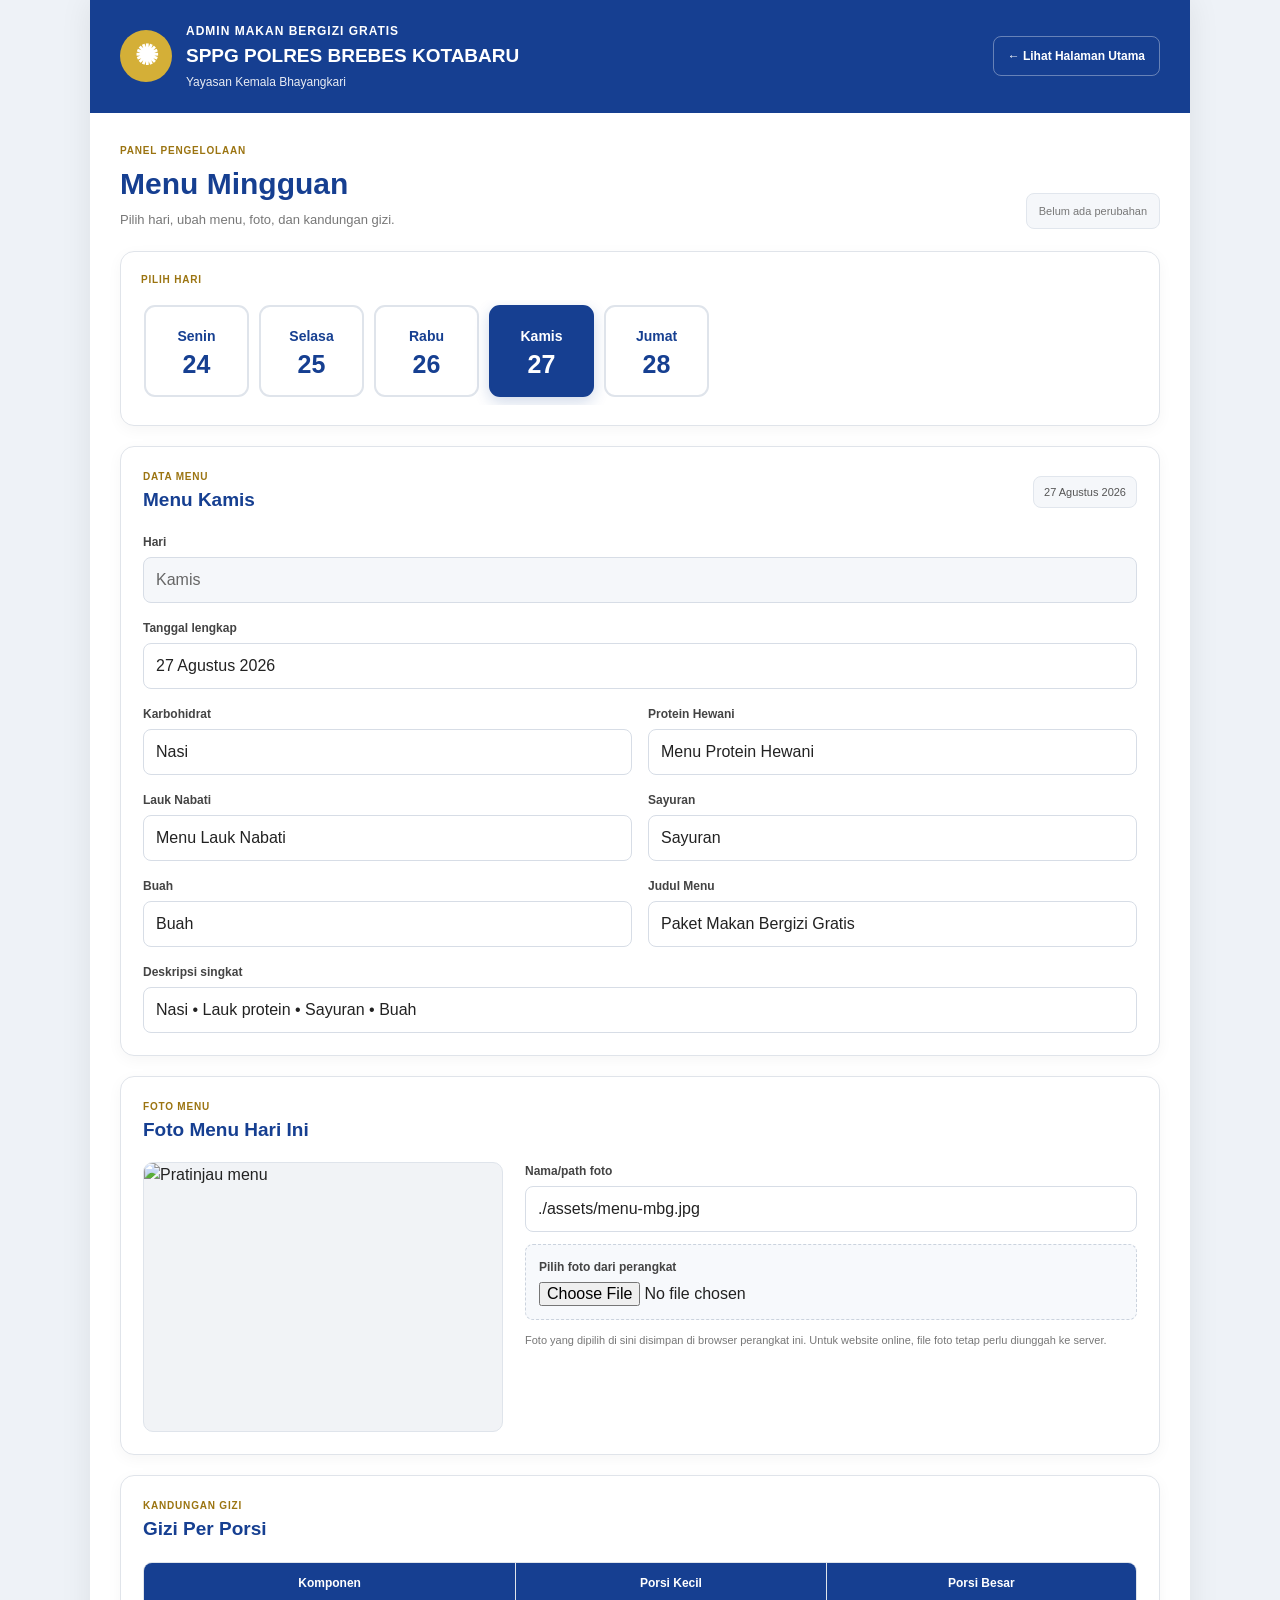
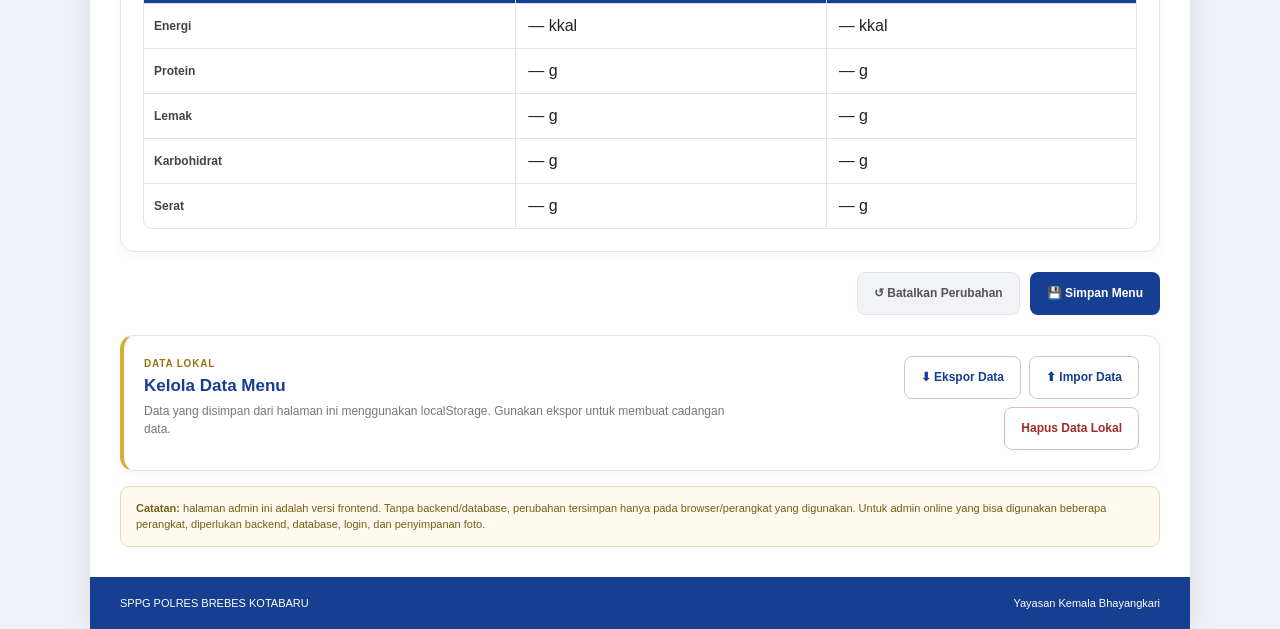
==== admin.html @ 7f989324 "Add files via upload" ====
<!doctype html>
<html lang="id">
<head>
  <meta charset="utf-8">
  <meta name="viewport" content="width=device-width, initial-scale=1">
  <meta name="theme-color" content="#163f91">
  <title>Admin • SPPG Polres Brebes Kotabaru</title>
  <link rel="stylesheet" href="./admin.css">
</head>

<body>
  <div class="admin-page">

    <header class="admin-header">
      <div class="brand">
        <div class="round-mark">✺</div>
        <div>
          <div class="brand-title">ADMIN MAKAN BERGIZI GRATIS</div>
          <div class="brand-name">SPPG POLRES BREBES KOTABARU</div>
          <div class="brand-sub">Yayasan Kemala Bhayangkari</div>
        </div>
      </div>

      <a class="back-link" href="./index.html">← Lihat Halaman Utama</a>
    </header>

    <main class="admin-content">

      <section class="page-heading">
        <div>
          <p class="eyebrow">PANEL PENGELOLAAN</p>
          <h1>Menu Mingguan</h1>
          <p class="heading-text">
            Pilih hari, ubah menu, foto, dan kandungan gizi.
          </p>
        </div>
        <div id="saveStatus" class="save-status">Belum ada perubahan</div>
      </section>

      <section class="day-tabs-card">
        <div class="section-label">PILIH HARI</div>
        <div class="day-tabs">
          <button class="admin-day-button" data-day="senin" type="button">
            <strong>Senin</strong><span>24</span>
          </button>
          <button class="admin-day-button" data-day="selasa" type="button">
            <strong>Selasa</strong><span>25</span>
          </button>
          <button class="admin-day-button" data-day="rabu" type="button">
            <strong>Rabu</strong><span>26</span>
          </button>
          <button class="admin-day-button active" data-day="kamis" type="button">
            <strong>Kamis</strong><span>27</span>
          </button>
          <button class="admin-day-button" data-day="jumat" type="button">
            <strong>Jumat</strong><span>28</span>
          </button>
        </div>
      </section>

      <form id="menuForm" class="admin-form" autocomplete="off">

        <section class="form-card">
          <div class="card-heading">
            <div>
              <div class="section-label">DATA MENU</div>
              <h2 id="selectedDayTitle">Menu Kamis</h2>
            </div>
            <span class="date-badge" id="selectedDateBadge">27 Agustus 2026</span>
          </div>

          <div class="form-grid">

            <label class="field full">
              <span>Hari</span>
              <input id="hari" type="text" readonly>
            </label>

            <label class="field full">
              <span>Tanggal lengkap</span>
              <input id="tanggal" type="text" placeholder="27 Agustus 2026">
            </label>

            <label class="field">
              <span>Karbohidrat</span>
              <input id="carbohydrate" type="text" placeholder="Contoh: Nasi putih">
            </label>

            <label class="field">
              <span>Protein Hewani</span>
              <input id="animalProtein" type="text" placeholder="Contoh: Ayam kecap">
            </label>

            <label class="field">
              <span>Lauk Nabati</span>
              <input id="plantProtein" type="text" placeholder="Contoh: Tempe goreng">
            </label>

            <label class="field">
              <span>Sayuran</span>
              <input id="vegetable" type="text" placeholder="Contoh: Sayur sop">
            </label>

            <label class="field">
              <span>Buah</span>
              <input id="fruit" type="text" placeholder="Contoh: Pisang">
            </label>

            <label class="field">
              <span>Judul Menu</span>
              <input id="menuTitle" type="text" placeholder="Paket Makan Bergizi Gratis">
            </label>

            <label class="field full">
              <span>Deskripsi singkat</span>
              <input id="menuDescription" type="text" placeholder="Nasi • Lauk protein • Sayuran • Buah">
            </label>

          </div>
        </section>

        <section class="form-card">
          <div class="card-heading">
            <div>
              <div class="section-label">FOTO MENU</div>
              <h2>Foto Menu Hari Ini</h2>
            </div>
          </div>

          <div class="photo-layout">
            <div class="photo-preview">
              <img id="photoPreview" src="./assets/menu-mbg.jpg" alt="Pratinjau menu">
            </div>

            <div class="photo-controls">
              <label class="field">
                <span>Nama/path foto</span>
                <input id="gambar" type="text" placeholder="./assets/menu-kamis.jpg">
              </label>

              <label class="file-input">
                <span>Pilih foto dari perangkat</span>
                <input id="photoFile" type="file" accept="image/*">
              </label>

              <p class="help-text">
                Foto yang dipilih di sini disimpan di browser perangkat ini.
                Untuk website online, file foto tetap perlu diunggah ke server.
              </p>
            </div>
          </div>
        </section>

        <section class="form-card">
          <div class="card-heading">
            <div>
              <div class="section-label">KANDUNGAN GIZI</div>
              <h2>Gizi Per Porsi</h2>
            </div>
          </div>

          <div class="nutrition-grid">
            <div class="nutrition-head">Komponen</div>
            <div class="nutrition-head">Porsi Kecil</div>
            <div class="nutrition-head">Porsi Besar</div>

            <div class="nutrition-name">Energi</div>
            <input id="energySmall" type="text" placeholder="kkal">
            <input id="energyLarge" type="text" placeholder="kkal">

            <div class="nutrition-name">Protein</div>
            <input id="proteinSmall" type="text" placeholder="g">
            <input id="proteinLarge" type="text" placeholder="g">

            <div class="nutrition-name">Lemak</div>
            <input id="fatSmall" type="text" placeholder="g">
            <input id="fatLarge" type="text" placeholder="g">

            <div class="nutrition-name">Karbohidrat</div>
            <input id="carbSmall" type="text" placeholder="g">
            <input id="carbLarge" type="text" placeholder="g">

            <div class="nutrition-name">Serat</div>
            <input id="fiberSmall" type="text" placeholder="g">
            <input id="fiberLarge" type="text" placeholder="g">
          </div>
        </section>

        <div class="form-actions">
          <button class="btn btn-secondary" id="resetButton" type="button">
            ↺ Batalkan Perubahan
          </button>
          <button class="btn btn-primary" type="submit">
            💾 Simpan Menu
          </button>
        </div>

      </form>

      <section class="danger-card">
        <div>
          <div class="section-label danger-label">DATA LOKAL</div>
          <h2>Kelola Data Menu</h2>
          <p>
            Data yang disimpan dari halaman ini menggunakan localStorage.
            Gunakan ekspor untuk membuat cadangan data.
          </p>
        </div>

        <div class="data-actions">
          <button id="exportButton" class="btn btn-outline" type="button">⬇ Ekspor Data</button>
          <label class="btn btn-outline import-label">
            ⬆ Impor Data
            <input id="importFile" type="file" accept=".json,application/json">
          </label>
          <button id="clearButton" class="btn btn-danger" type="button">Hapus Data Lokal</button>
        </div>
      </section>

      <div class="notice">
        <strong>Catatan:</strong> halaman admin ini adalah versi frontend. Tanpa backend/database,
        perubahan tersimpan hanya pada browser/perangkat yang digunakan. Untuk admin online yang
        bisa digunakan beberapa perangkat, diperlukan backend, database, login, dan penyimpanan foto.
      </div>

    </main>

    <footer>
      <span>SPPG POLRES BREBES KOTABARU</span>
      <span>Yayasan Kemala Bhayangkari</span>
    </footer>
  </div>

  <script src="./admin.js"></script>
</body>
</html>
---- admin.css ----
/* ==================================================
   ADMIN SPPG POLRES BREBES KOTABARU
   ================================================== */

* {
  box-sizing: border-box;
  margin: 0;
  padding: 0;
}

html {
  scroll-behavior: smooth;
}

body {
  font-family: Arial, Helvetica, sans-serif;
  background: #eef2f7;
  color: #222;
  line-height: 1.5;
}

button,
input {
  font: inherit;
}

button {
  cursor: pointer;
}

.admin-page {
  width: 100%;
  max-width: 1100px;
  min-height: 100vh;
  margin: 0 auto;
  background: #fff;
  box-shadow: 0 0 30px rgba(0, 0, 0, .08);
}

/* HEADER */
.admin-header {
  display: flex;
  justify-content: space-between;
  align-items: center;
  gap: 20px;
  padding: 22px 30px;
  background: #163f91;
  color: #fff;
}

.brand {
  display: flex;
  align-items: center;
  gap: 14px;
}

.round-mark {
  width: 52px;
  height: 52px;
  flex: 0 0 52px;
  display: flex;
  align-items: center;
  justify-content: center;
  border-radius: 50%;
  background: #d4af37;
  color: #fff;
  font-size: 28px;
  font-weight: 700;
}

.brand-title {
  font-size: 12px;
  font-weight: 700;
  letter-spacing: 1px;
}

.brand-name {
  margin-top: 2px;
  font-size: 19px;
  font-weight: 800;
}

.brand-sub {
  margin-top: 2px;
  font-size: 12px;
  opacity: .9;
}

.back-link {
  display: inline-flex;
  align-items: center;
  padding: 10px 14px;
  border: 1px solid rgba(255,255,255,.35);
  border-radius: 8px;
  color: #fff;
  text-decoration: none;
  font-size: 12px;
  font-weight: 700;
}

.back-link:hover {
  background: rgba(255,255,255,.1);
}

/* CONTENT */
.admin-content {
  padding: 30px;
}

.page-heading {
  display: flex;
  justify-content: space-between;
  align-items: flex-end;
  gap: 20px;
  margin-bottom: 22px;
}

.eyebrow,
.section-label {
  color: #9b7411;
  font-size: 10px;
  font-weight: 800;
  letter-spacing: .8px;
}

.page-heading h1 {
  margin-top: 3px;
  color: #163f91;
  font-size: 30px;
}

.heading-text {
  margin-top: 4px;
  color: #777;
  font-size: 13px;
}

.save-status {
  padding: 9px 12px;
  background: #f5f7fa;
  border: 1px solid #e1e6ed;
  border-radius: 8px;
  color: #777;
  font-size: 11px;
  white-space: nowrap;
}

.save-status.saved {
  color: #176b3a;
  background: #edf8f1;
  border-color: #cce9d6;
}

/* DAY TABS */
.day-tabs-card,
.form-card,
.danger-card {
  border: 1px solid #e0e4ea;
  border-radius: 14px;
  background: #fff;
  box-shadow: 0 4px 15px rgba(0,0,0,.04);
}

.day-tabs-card {
  padding: 20px;
  margin-bottom: 20px;
}

.day-tabs {
  display: flex;
  gap: 10px;
  margin-top: 13px;
  overflow-x: auto;
  padding: 5px 3px 8px;
}

.admin-day-button {
  flex: 0 0 105px;
  width: 105px;
  height: 92px;
  display: flex;
  flex-direction: column;
  align-items: center;
  justify-content: center;
  background: #fff;
  border: 2px solid #dfe4eb;
  border-radius: 11px;
  color: #163f91;
  transition: .2s ease;
}

.admin-day-button strong {
  font-size: 14px;
}

.admin-day-button span {
  margin-top: 5px;
  font-size: 25px;
  line-height: 1;
  font-weight: 800;
}

.admin-day-button:hover {
  transform: translateY(-2px);
  border-color: #163f91;
  box-shadow: 0 5px 12px rgba(0,0,0,.08);
}

.admin-day-button.active {
  background: #163f91;
  border-color: #163f91;
  box-shadow: 0 5px 15px rgba(22,63,145,.2);
}

.admin-day-button.active strong,
.admin-day-button.active span {
  color: #fff;
}

/* FORM CARDS */
.form-card {
  padding: 22px;
  margin-bottom: 20px;
}

.card-heading {
  display: flex;
  justify-content: space-between;
  align-items: center;
  gap: 15px;
  margin-bottom: 18px;
}

.card-heading h2 {
  margin-top: 2px;
  color: #163f91;
  font-size: 19px;
}

.date-badge {
  padding: 7px 10px;
  background: #f5f7fa;
  border: 1px solid #e1e6ed;
  border-radius: 8px;
  color: #555;
  font-size: 11px;
  white-space: nowrap;
}

.form-grid {
  display: grid;
  grid-template-columns: repeat(2, minmax(0, 1fr));
  gap: 16px;
}

.field {
  display: flex;
  flex-direction: column;
  gap: 6px;
}

.field.full {
  grid-column: 1 / -1;
}

.field > span,
.file-input > span {
  color: #444;
  font-size: 12px;
  font-weight: 700;
}

.field input,
.photo-controls input[type="text"],
.nutrition-grid input {
  width: 100%;
  min-height: 44px;
  padding: 10px 12px;
  border: 1px solid #d7dde6;
  border-radius: 8px;
  background: #fff;
  color: #222;
  outline: none;
}

.field input:focus,
.nutrition-grid input:focus {
  border-color: #163f91;
  box-shadow: 0 0 0 3px rgba(22,63,145,.09);
}

.field input[readonly] {
  background: #f5f7fa;
  color: #666;
}

/* PHOTO */
.photo-layout {
  display: grid;
  grid-template-columns: minmax(220px, 360px) 1fr;
  gap: 22px;
  align-items: start;
}

.photo-preview {
  overflow: hidden;
  aspect-ratio: 4 / 3;
  background: #f1f3f6;
  border: 1px solid #dfe4eb;
  border-radius: 10px;
}

.photo-preview img {
  display: block;
  width: 100%;
  height: 100%;
  object-fit: cover;
}

.photo-controls {
  display: flex;
  flex-direction: column;
  gap: 12px;
}

.file-input {
  display: flex;
  flex-direction: column;
  gap: 6px;
  padding: 13px;
  background: #f7f9fc;
  border: 1px dashed #cbd3de;
  border-radius: 8px;
}

.file-input input {
  width: 100%;
}

.help-text {
  color: #777;
  font-size: 11px;
}

/* NUTRITION */
.nutrition-grid {
  display: grid;
  grid-template-columns: 1.2fr 1fr 1fr;
  gap: 1px;
  overflow: hidden;
  border: 1px solid #dfe4eb;
  border-radius: 9px;
  background: #dfe4eb;
}

.nutrition-grid > * {
  min-width: 0;
  background: #fff;
}

.nutrition-head {
  padding: 11px 10px;
  background: #163f91 !important;
  color: #fff;
  font-size: 12px;
  font-weight: 700;
  text-align: center;
}

.nutrition-name {
  display: flex;
  align-items: center;
  padding: 8px 10px;
  font-size: 12px;
  font-weight: 700;
  color: #444;
}

.nutrition-grid input {
  min-height: 42px;
  border: 0;
  border-radius: 0;
}

/* ACTIONS */
.form-actions {
  display: flex;
  justify-content: flex-end;
  gap: 10px;
  margin-bottom: 20px;
}

.btn {
  min-height: 43px;
  padding: 10px 16px;
  border-radius: 8px;
  border: 1px solid transparent;
  font-size: 12px;
  font-weight: 800;
  transition: .2s ease;
}

.btn-primary {
  background: #163f91;
  color: #fff;
}

.btn-primary:hover {
  background: #123477;
}

.btn-secondary {
  background: #f1f3f6;
  color: #555;
  border-color: #dfe4eb;
}

.btn-secondary:hover {
  background: #e7ebf0;
}

.btn-outline {
  background: #fff;
  color: #163f91;
  border-color: #bfc9d8;
}

.btn-outline:hover {
  border-color: #163f91;
  background: #f5f7fb;
}

.btn-danger {
  background: #fff;
  color: #a22b2b;
  border-color: #e2bcbc;
}

.btn-danger:hover {
  background: #fff4f4;
}

.import-label {
  display: inline-flex;
  align-items: center;
  justify-content: center;
  cursor: pointer;
}

.import-label input {
  display: none;
}

/* DATA */
.danger-card {
  display: flex;
  justify-content: space-between;
  gap: 20px;
  padding: 20px;
  border-left: 4px solid #d4af37;
}

.danger-card h2 {
  margin-top: 2px;
  color: #163f91;
  font-size: 17px;
}

.danger-card p {
  margin-top: 4px;
  max-width: 650px;
  color: #777;
  font-size: 12px;
}

.data-actions {
  display: flex;
  flex-wrap: wrap;
  justify-content: flex-end;
  align-items: center;
  gap: 8px;
}

.notice {
  margin-top: 15px;
  padding: 13px 15px;
  background: #fffaf0;
  border: 1px solid #ead9a8;
  border-radius: 9px;
  color: #765d16;
  font-size: 11px;
}

/* FOOTER */
footer {
  display: flex;
  justify-content: space-between;
  gap: 15px;
  padding: 18px 30px;
  background: #163f91;
  color: #fff;
  font-size: 11px;
  text-align: center;
}

/* MOBILE */
@media (max-width: 720px) {
  .admin-header {
    align-items: flex-start;
    flex-direction: column;
    padding: 18px 15px;
  }

  .admin-content {
    padding: 18px 14px;
  }

  .page-heading {
    align-items: flex-start;
    flex-direction: column;
  }

  .form-grid,
  .photo-layout {
    grid-template-columns: 1fr;
  }

  .danger-card {
    flex-direction: column;
  }

  .data-actions {
    justify-content: flex-start;
  }

  footer {
    flex-direction: column;
    padding: 16px 12px;
  }
}

@media (max-width: 480px) {
  .brand-name {
    font-size: 16px;
  }

  .brand-title {
    font-size: 10px;
  }

  .brand-sub {
    font-size: 10px;
  }

  .round-mark {
    width: 45px;
    height: 45px;
    flex-basis: 45px;
    font-size: 24px;
  }

  .page-heading h1 {
    font-size: 25px;
  }

  .card-heading {
    align-items: flex-start;
    flex-direction: column;
  }

  .form-actions {
    flex-direction: column-reverse;
  }

  .form-actions .btn {
    width: 100%;
  }

  .nutrition-grid {
    min-width: 520px;
  }

  .form-card {
    overflow-x: auto;
  }
}
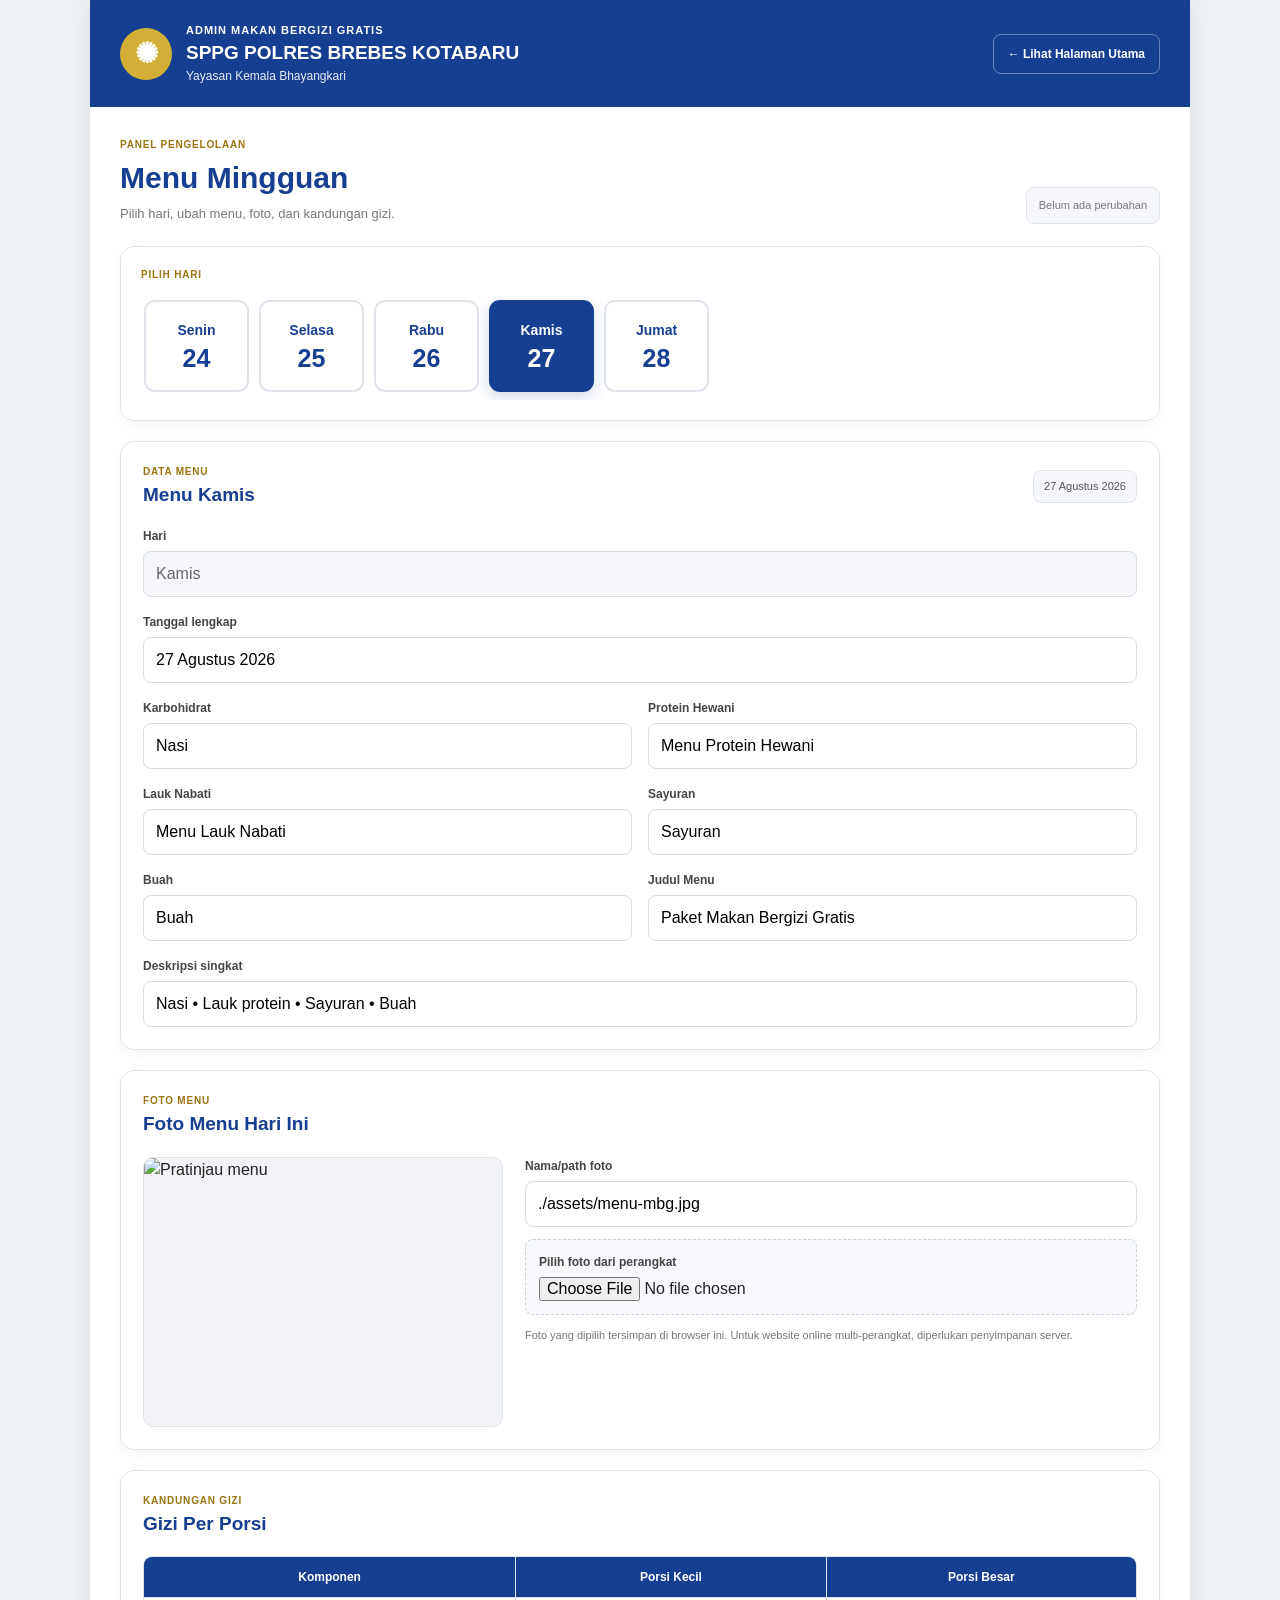
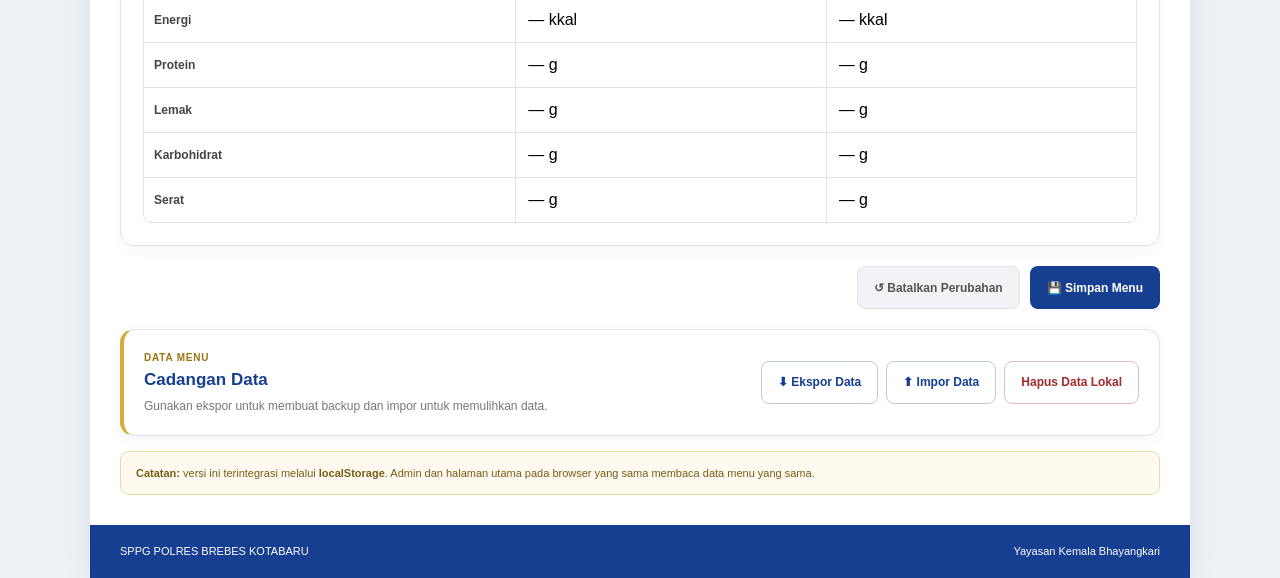
==== commit eb81f4f4: "Add files via upload" ====
--- a/admin.html
+++ b/admin.html
@@ -1,236 +1,111 @@
 <!doctype html>
 <html lang="id">
 <head>
-  <meta charset="utf-8">
-  <meta name="viewport" content="width=device-width, initial-scale=1">
-  <meta name="theme-color" content="#163f91">
-  <title>Admin • SPPG Polres Brebes Kotabaru</title>
-  <link rel="stylesheet" href="./admin.css">
+<meta charset="utf-8">
+<meta name="viewport" content="width=device-width, initial-scale=1">
+<meta name="theme-color" content="#163f91">
+<title>Admin • SPPG Polres Brebes Kotabaru</title>
+<link rel="stylesheet" href="./admin.css">
 </head>
+<body>
+<div class="admin-page">
+<header class="admin-header">
+  <div class="brand">
+    <div class="round-mark">✺</div>
+    <div>
+      <div class="brand-title">ADMIN MAKAN BERGIZI GRATIS</div>
+      <div class="brand-name">SPPG POLRES BREBES KOTABARU</div>
+      <div class="brand-sub">Yayasan Kemala Bhayangkari</div>
+    </div>
+  </div>
+  <a class="back-link" href="./index.html">← Lihat Halaman Utama</a>
+</header>
 
-<body>
-  <div class="admin-page">
+<main class="admin-content">
+<section class="page-heading">
+  <div>
+    <p class="eyebrow">PANEL PENGELOLAAN</p>
+    <h1>Menu Mingguan</h1>
+    <p class="heading-text">Pilih hari, ubah menu, foto, dan kandungan gizi.</p>
+  </div>
+  <div id="saveStatus" class="save-status">Belum ada perubahan</div>
+</section>
 
-    <header class="admin-header">
-      <div class="brand">
-        <div class="round-mark">✺</div>
-        <div>
-          <div class="brand-title">ADMIN MAKAN BERGIZI GRATIS</div>
-          <div class="brand-name">SPPG POLRES BREBES KOTABARU</div>
-          <div class="brand-sub">Yayasan Kemala Bhayangkari</div>
-        </div>
-      </div>
+<section class="day-tabs-card">
+  <div class="section-label">PILIH HARI</div>
+  <div class="day-tabs">
+    <button class="admin-day-button" data-day="senin" type="button"><strong>Senin</strong><span>24</span></button>
+    <button class="admin-day-button" data-day="selasa" type="button"><strong>Selasa</strong><span>25</span></button>
+    <button class="admin-day-button" data-day="rabu" type="button"><strong>Rabu</strong><span>26</span></button>
+    <button class="admin-day-button active" data-day="kamis" type="button"><strong>Kamis</strong><span>27</span></button>
+    <button class="admin-day-button" data-day="jumat" type="button"><strong>Jumat</strong><span>28</span></button>
+  </div>
+</section>
 
-      <a class="back-link" href="./index.html">← Lihat Halaman Utama</a>
-    </header>
-
-    <main class="admin-content">
-
-      <section class="page-heading">
-        <div>
-          <p class="eyebrow">PANEL PENGELOLAAN</p>
-          <h1>Menu Mingguan</h1>
-          <p class="heading-text">
-            Pilih hari, ubah menu, foto, dan kandungan gizi.
-          </p>
-        </div>
-        <div id="saveStatus" class="save-status">Belum ada perubahan</div>
-      </section>
-
-      <section class="day-tabs-card">
-        <div class="section-label">PILIH HARI</div>
-        <div class="day-tabs">
-          <button class="admin-day-button" data-day="senin" type="button">
-            <strong>Senin</strong><span>24</span>
-          </button>
-          <button class="admin-day-button" data-day="selasa" type="button">
-            <strong>Selasa</strong><span>25</span>
-          </button>
-          <button class="admin-day-button" data-day="rabu" type="button">
-            <strong>Rabu</strong><span>26</span>
-          </button>
-          <button class="admin-day-button active" data-day="kamis" type="button">
-            <strong>Kamis</strong><span>27</span>
-          </button>
-          <button class="admin-day-button" data-day="jumat" type="button">
-            <strong>Jumat</strong><span>28</span>
-          </button>
-        </div>
-      </section>
-
-      <form id="menuForm" class="admin-form" autocomplete="off">
-
-        <section class="form-card">
-          <div class="card-heading">
-            <div>
-              <div class="section-label">DATA MENU</div>
-              <h2 id="selectedDayTitle">Menu Kamis</h2>
-            </div>
-            <span class="date-badge" id="selectedDateBadge">27 Agustus 2026</span>
-          </div>
-
-          <div class="form-grid">
-
-            <label class="field full">
-              <span>Hari</span>
-              <input id="hari" type="text" readonly>
-            </label>
-
-            <label class="field full">
-              <span>Tanggal lengkap</span>
-              <input id="tanggal" type="text" placeholder="27 Agustus 2026">
-            </label>
-
-            <label class="field">
-              <span>Karbohidrat</span>
-              <input id="carbohydrate" type="text" placeholder="Contoh: Nasi putih">
-            </label>
-
-            <label class="field">
-              <span>Protein Hewani</span>
-              <input id="animalProtein" type="text" placeholder="Contoh: Ayam kecap">
-            </label>
-
-            <label class="field">
-              <span>Lauk Nabati</span>
-              <input id="plantProtein" type="text" placeholder="Contoh: Tempe goreng">
-            </label>
-
-            <label class="field">
-              <span>Sayuran</span>
-              <input id="vegetable" type="text" placeholder="Contoh: Sayur sop">
-            </label>
-
-            <label class="field">
-              <span>Buah</span>
-              <input id="fruit" type="text" placeholder="Contoh: Pisang">
-            </label>
-
-            <label class="field">
-              <span>Judul Menu</span>
-              <input id="menuTitle" type="text" placeholder="Paket Makan Bergizi Gratis">
-            </label>
-
-            <label class="field full">
-              <span>Deskripsi singkat</span>
-              <input id="menuDescription" type="text" placeholder="Nasi • Lauk protein • Sayuran • Buah">
-            </label>
-
-          </div>
-        </section>
-
-        <section class="form-card">
-          <div class="card-heading">
-            <div>
-              <div class="section-label">FOTO MENU</div>
-              <h2>Foto Menu Hari Ini</h2>
-            </div>
-          </div>
-
-          <div class="photo-layout">
-            <div class="photo-preview">
-              <img id="photoPreview" src="./assets/menu-mbg.jpg" alt="Pratinjau menu">
-            </div>
-
-            <div class="photo-controls">
-              <label class="field">
-                <span>Nama/path foto</span>
-                <input id="gambar" type="text" placeholder="./assets/menu-kamis.jpg">
-              </label>
-
-              <label class="file-input">
-                <span>Pilih foto dari perangkat</span>
-                <input id="photoFile" type="file" accept="image/*">
-              </label>
-
-              <p class="help-text">
-                Foto yang dipilih di sini disimpan di browser perangkat ini.
-                Untuk website online, file foto tetap perlu diunggah ke server.
-              </p>
-            </div>
-          </div>
-        </section>
-
-        <section class="form-card">
-          <div class="card-heading">
-            <div>
-              <div class="section-label">KANDUNGAN GIZI</div>
-              <h2>Gizi Per Porsi</h2>
-            </div>
-          </div>
-
-          <div class="nutrition-grid">
-            <div class="nutrition-head">Komponen</div>
-            <div class="nutrition-head">Porsi Kecil</div>
-            <div class="nutrition-head">Porsi Besar</div>
-
-            <div class="nutrition-name">Energi</div>
-            <input id="energySmall" type="text" placeholder="kkal">
-            <input id="energyLarge" type="text" placeholder="kkal">
-
-            <div class="nutrition-name">Protein</div>
-            <input id="proteinSmall" type="text" placeholder="g">
-            <input id="proteinLarge" type="text" placeholder="g">
-
-            <div class="nutrition-name">Lemak</div>
-            <input id="fatSmall" type="text" placeholder="g">
-            <input id="fatLarge" type="text" placeholder="g">
-
-            <div class="nutrition-name">Karbohidrat</div>
-            <input id="carbSmall" type="text" placeholder="g">
-            <input id="carbLarge" type="text" placeholder="g">
-
-            <div class="nutrition-name">Serat</div>
-            <input id="fiberSmall" type="text" placeholder="g">
-            <input id="fiberLarge" type="text" placeholder="g">
-          </div>
-        </section>
-
-        <div class="form-actions">
-          <button class="btn btn-secondary" id="resetButton" type="button">
-            ↺ Batalkan Perubahan
-          </button>
-          <button class="btn btn-primary" type="submit">
-            💾 Simpan Menu
-          </button>
-        </div>
-
-      </form>
-
-      <section class="danger-card">
-        <div>
-          <div class="section-label danger-label">DATA LOKAL</div>
-          <h2>Kelola Data Menu</h2>
-          <p>
-            Data yang disimpan dari halaman ini menggunakan localStorage.
-            Gunakan ekspor untuk membuat cadangan data.
-          </p>
-        </div>
-
-        <div class="data-actions">
-          <button id="exportButton" class="btn btn-outline" type="button">⬇ Ekspor Data</button>
-          <label class="btn btn-outline import-label">
-            ⬆ Impor Data
-            <input id="importFile" type="file" accept=".json,application/json">
-          </label>
-          <button id="clearButton" class="btn btn-danger" type="button">Hapus Data Lokal</button>
-        </div>
-      </section>
-
-      <div class="notice">
-        <strong>Catatan:</strong> halaman admin ini adalah versi frontend. Tanpa backend/database,
-        perubahan tersimpan hanya pada browser/perangkat yang digunakan. Untuk admin online yang
-        bisa digunakan beberapa perangkat, diperlukan backend, database, login, dan penyimpanan foto.
-      </div>
-
-    </main>
-
-    <footer>
-      <span>SPPG POLRES BREBES KOTABARU</span>
-      <span>Yayasan Kemala Bhayangkari</span>
-    </footer>
+<form id="menuForm" class="admin-form" autocomplete="off">
+<section class="form-card">
+  <div class="card-heading">
+    <div><div class="section-label">DATA MENU</div><h2 id="selectedDayTitle">Menu Kamis</h2></div>
+    <span class="date-badge" id="selectedDateBadge">27 Agustus 2026</span>
   </div>
 
-  <script src="./admin.js"></script>
+  <div class="form-grid">
+    <label class="field full"><span>Hari</span><input id="hari" type="text" readonly></label>
+    <label class="field full"><span>Tanggal lengkap</span><input id="tanggal" type="text" placeholder="27 Agustus 2026"></label>
+    <label class="field"><span>Karbohidrat</span><input id="carbohydrate" type="text" placeholder="Contoh: Nasi putih"></label>
+    <label class="field"><span>Protein Hewani</span><input id="animalProtein" type="text" placeholder="Contoh: Ayam kecap"></label>
+    <label class="field"><span>Lauk Nabati</span><input id="plantProtein" type="text" placeholder="Contoh: Tempe goreng"></label>
+    <label class="field"><span>Sayuran</span><input id="vegetable" type="text" placeholder="Contoh: Sayur sop"></label>
+    <label class="field"><span>Buah</span><input id="fruit" type="text" placeholder="Contoh: Pisang"></label>
+    <label class="field"><span>Judul Menu</span><input id="menuTitle" type="text" placeholder="Paket Makan Bergizi Gratis"></label>
+    <label class="field full"><span>Deskripsi singkat</span><input id="menuDescription" type="text" placeholder="Nasi • Lauk protein • Sayuran • Buah"></label>
+  </div>
+</section>
+
+<section class="form-card">
+  <div class="card-heading"><div><div class="section-label">FOTO MENU</div><h2>Foto Menu Hari Ini</h2></div></div>
+  <div class="photo-layout">
+    <div class="photo-preview"><img id="photoPreview" src="./assets/menu-mbg.jpg" alt="Pratinjau menu"></div>
+    <div class="photo-controls">
+      <label class="field"><span>Nama/path foto</span><input id="gambar" type="text" placeholder="./assets/menu-kamis.jpg"></label>
+      <label class="file-input"><span>Pilih foto dari perangkat</span><input id="photoFile" type="file" accept="image/*"></label>
+      <p class="help-text">Foto yang dipilih tersimpan di browser ini. Untuk website online multi-perangkat, diperlukan penyimpanan server.</p>
+    </div>
+  </div>
+</section>
+
+<section class="form-card">
+  <div class="card-heading"><div><div class="section-label">KANDUNGAN GIZI</div><h2>Gizi Per Porsi</h2></div></div>
+  <div class="nutrition-grid">
+    <div class="nutrition-head">Komponen</div><div class="nutrition-head">Porsi Kecil</div><div class="nutrition-head">Porsi Besar</div>
+    <div class="nutrition-name">Energi</div><input id="energySmall" type="text" placeholder="kkal"><input id="energyLarge" type="text" placeholder="kkal">
+    <div class="nutrition-name">Protein</div><input id="proteinSmall" type="text" placeholder="g"><input id="proteinLarge" type="text" placeholder="g">
+    <div class="nutrition-name">Lemak</div><input id="fatSmall" type="text" placeholder="g"><input id="fatLarge" type="text" placeholder="g">
+    <div class="nutrition-name">Karbohidrat</div><input id="carbSmall" type="text" placeholder="g"><input id="carbLarge" type="text" placeholder="g">
+    <div class="nutrition-name">Serat</div><input id="fiberSmall" type="text" placeholder="g"><input id="fiberLarge" type="text" placeholder="g">
+  </div>
+</section>
+
+<div class="form-actions">
+  <button class="btn btn-secondary" id="resetButton" type="button">↺ Batalkan Perubahan</button>
+  <button class="btn btn-primary" type="submit">💾 Simpan Menu</button>
+</div>
+</form>
+
+<section class="danger-card">
+  <div><div class="section-label danger-label">DATA MENU</div><h2>Cadangan Data</h2><p>Gunakan ekspor untuk membuat backup dan impor untuk memulihkan data.</p></div>
+  <div class="data-actions">
+    <button id="exportButton" class="btn btn-outline" type="button">⬇ Ekspor Data</button>
+    <label class="btn btn-outline import-label">⬆ Impor Data<input id="importFile" type="file" accept=".json,application/json"></label>
+    <button id="clearButton" class="btn btn-danger" type="button">Hapus Data Lokal</button>
+  </div>
+</section>
+
+<div class="notice"><strong>Catatan:</strong> versi ini terintegrasi melalui <b>localStorage</b>. Admin dan halaman utama pada browser yang sama membaca data menu yang sama.</div>
+</main>
+
+<footer><span>SPPG POLRES BREBES KOTABARU</span><span>Yayasan Kemala Bhayangkari</span></footer>
+</div>
+<script src="./admin.js"></script>
 </body>
 </html>
--- a/admin.css
+++ b/admin.css
@@ -1,586 +1,17 @@
-/* ==================================================
-   ADMIN SPPG POLRES BREBES KOTABARU
-   ================================================== */
-
-* {
-  box-sizing: border-box;
-  margin: 0;
-  padding: 0;
-}
-
-html {
-  scroll-behavior: smooth;
-}
-
-body {
-  font-family: Arial, Helvetica, sans-serif;
-  background: #eef2f7;
-  color: #222;
-  line-height: 1.5;
-}
-
-button,
-input {
-  font: inherit;
-}
-
-button {
-  cursor: pointer;
-}
-
-.admin-page {
-  width: 100%;
-  max-width: 1100px;
-  min-height: 100vh;
-  margin: 0 auto;
-  background: #fff;
-  box-shadow: 0 0 30px rgba(0, 0, 0, .08);
-}
-
-/* HEADER */
-.admin-header {
-  display: flex;
-  justify-content: space-between;
-  align-items: center;
-  gap: 20px;
-  padding: 22px 30px;
-  background: #163f91;
-  color: #fff;
-}
-
-.brand {
-  display: flex;
-  align-items: center;
-  gap: 14px;
-}
-
-.round-mark {
-  width: 52px;
-  height: 52px;
-  flex: 0 0 52px;
-  display: flex;
-  align-items: center;
-  justify-content: center;
-  border-radius: 50%;
-  background: #d4af37;
-  color: #fff;
-  font-size: 28px;
-  font-weight: 700;
-}
-
-.brand-title {
-  font-size: 12px;
-  font-weight: 700;
-  letter-spacing: 1px;
-}
-
-.brand-name {
-  margin-top: 2px;
-  font-size: 19px;
-  font-weight: 800;
-}
-
-.brand-sub {
-  margin-top: 2px;
-  font-size: 12px;
-  opacity: .9;
-}
-
-.back-link {
-  display: inline-flex;
-  align-items: center;
-  padding: 10px 14px;
-  border: 1px solid rgba(255,255,255,.35);
-  border-radius: 8px;
-  color: #fff;
-  text-decoration: none;
-  font-size: 12px;
-  font-weight: 700;
-}
-
-.back-link:hover {
-  background: rgba(255,255,255,.1);
-}
-
-/* CONTENT */
-.admin-content {
-  padding: 30px;
-}
-
-.page-heading {
-  display: flex;
-  justify-content: space-between;
-  align-items: flex-end;
-  gap: 20px;
-  margin-bottom: 22px;
-}
-
-.eyebrow,
-.section-label {
-  color: #9b7411;
-  font-size: 10px;
-  font-weight: 800;
-  letter-spacing: .8px;
-}
-
-.page-heading h1 {
-  margin-top: 3px;
-  color: #163f91;
-  font-size: 30px;
-}
-
-.heading-text {
-  margin-top: 4px;
-  color: #777;
-  font-size: 13px;
-}
-
-.save-status {
-  padding: 9px 12px;
-  background: #f5f7fa;
-  border: 1px solid #e1e6ed;
-  border-radius: 8px;
-  color: #777;
-  font-size: 11px;
-  white-space: nowrap;
-}
-
-.save-status.saved {
-  color: #176b3a;
-  background: #edf8f1;
-  border-color: #cce9d6;
-}
-
-/* DAY TABS */
-.day-tabs-card,
-.form-card,
-.danger-card {
-  border: 1px solid #e0e4ea;
-  border-radius: 14px;
-  background: #fff;
-  box-shadow: 0 4px 15px rgba(0,0,0,.04);
-}
-
-.day-tabs-card {
-  padding: 20px;
-  margin-bottom: 20px;
-}
-
-.day-tabs {
-  display: flex;
-  gap: 10px;
-  margin-top: 13px;
-  overflow-x: auto;
-  padding: 5px 3px 8px;
-}
-
-.admin-day-button {
-  flex: 0 0 105px;
-  width: 105px;
-  height: 92px;
-  display: flex;
-  flex-direction: column;
-  align-items: center;
-  justify-content: center;
-  background: #fff;
-  border: 2px solid #dfe4eb;
-  border-radius: 11px;
-  color: #163f91;
-  transition: .2s ease;
-}
-
-.admin-day-button strong {
-  font-size: 14px;
-}
-
-.admin-day-button span {
-  margin-top: 5px;
-  font-size: 25px;
-  line-height: 1;
-  font-weight: 800;
-}
-
-.admin-day-button:hover {
-  transform: translateY(-2px);
-  border-color: #163f91;
-  box-shadow: 0 5px 12px rgba(0,0,0,.08);
-}
-
-.admin-day-button.active {
-  background: #163f91;
-  border-color: #163f91;
-  box-shadow: 0 5px 15px rgba(22,63,145,.2);
-}
-
-.admin-day-button.active strong,
-.admin-day-button.active span {
-  color: #fff;
-}
-
-/* FORM CARDS */
-.form-card {
-  padding: 22px;
-  margin-bottom: 20px;
-}
-
-.card-heading {
-  display: flex;
-  justify-content: space-between;
-  align-items: center;
-  gap: 15px;
-  margin-bottom: 18px;
-}
-
-.card-heading h2 {
-  margin-top: 2px;
-  color: #163f91;
-  font-size: 19px;
-}
-
-.date-badge {
-  padding: 7px 10px;
-  background: #f5f7fa;
-  border: 1px solid #e1e6ed;
-  border-radius: 8px;
-  color: #555;
-  font-size: 11px;
-  white-space: nowrap;
-}
-
-.form-grid {
-  display: grid;
-  grid-template-columns: repeat(2, minmax(0, 1fr));
-  gap: 16px;
-}
-
-.field {
-  display: flex;
-  flex-direction: column;
-  gap: 6px;
-}
-
-.field.full {
-  grid-column: 1 / -1;
-}
-
-.field > span,
-.file-input > span {
-  color: #444;
-  font-size: 12px;
-  font-weight: 700;
-}
-
-.field input,
-.photo-controls input[type="text"],
-.nutrition-grid input {
-  width: 100%;
-  min-height: 44px;
-  padding: 10px 12px;
-  border: 1px solid #d7dde6;
-  border-radius: 8px;
-  background: #fff;
-  color: #222;
-  outline: none;
-}
-
-.field input:focus,
-.nutrition-grid input:focus {
-  border-color: #163f91;
-  box-shadow: 0 0 0 3px rgba(22,63,145,.09);
-}
-
-.field input[readonly] {
-  background: #f5f7fa;
-  color: #666;
-}
-
-/* PHOTO */
-.photo-layout {
-  display: grid;
-  grid-template-columns: minmax(220px, 360px) 1fr;
-  gap: 22px;
-  align-items: start;
-}
-
-.photo-preview {
-  overflow: hidden;
-  aspect-ratio: 4 / 3;
-  background: #f1f3f6;
-  border: 1px solid #dfe4eb;
-  border-radius: 10px;
-}
-
-.photo-preview img {
-  display: block;
-  width: 100%;
-  height: 100%;
-  object-fit: cover;
-}
-
-.photo-controls {
-  display: flex;
-  flex-direction: column;
-  gap: 12px;
-}
-
-.file-input {
-  display: flex;
-  flex-direction: column;
-  gap: 6px;
-  padding: 13px;
-  background: #f7f9fc;
-  border: 1px dashed #cbd3de;
-  border-radius: 8px;
-}
-
-.file-input input {
-  width: 100%;
-}
-
-.help-text {
-  color: #777;
-  font-size: 11px;
-}
-
-/* NUTRITION */
-.nutrition-grid {
-  display: grid;
-  grid-template-columns: 1.2fr 1fr 1fr;
-  gap: 1px;
-  overflow: hidden;
-  border: 1px solid #dfe4eb;
-  border-radius: 9px;
-  background: #dfe4eb;
-}
-
-.nutrition-grid > * {
-  min-width: 0;
-  background: #fff;
-}
-
-.nutrition-head {
-  padding: 11px 10px;
-  background: #163f91 !important;
-  color: #fff;
-  font-size: 12px;
-  font-weight: 700;
-  text-align: center;
-}
-
-.nutrition-name {
-  display: flex;
-  align-items: center;
-  padding: 8px 10px;
-  font-size: 12px;
-  font-weight: 700;
-  color: #444;
-}
-
-.nutrition-grid input {
-  min-height: 42px;
-  border: 0;
-  border-radius: 0;
-}
-
-/* ACTIONS */
-.form-actions {
-  display: flex;
-  justify-content: flex-end;
-  gap: 10px;
-  margin-bottom: 20px;
-}
-
-.btn {
-  min-height: 43px;
-  padding: 10px 16px;
-  border-radius: 8px;
-  border: 1px solid transparent;
-  font-size: 12px;
-  font-weight: 800;
-  transition: .2s ease;
-}
-
-.btn-primary {
-  background: #163f91;
-  color: #fff;
-}
-
-.btn-primary:hover {
-  background: #123477;
-}
-
-.btn-secondary {
-  background: #f1f3f6;
-  color: #555;
-  border-color: #dfe4eb;
-}
-
-.btn-secondary:hover {
-  background: #e7ebf0;
-}
-
-.btn-outline {
-  background: #fff;
-  color: #163f91;
-  border-color: #bfc9d8;
-}
-
-.btn-outline:hover {
-  border-color: #163f91;
-  background: #f5f7fb;
-}
-
-.btn-danger {
-  background: #fff;
-  color: #a22b2b;
-  border-color: #e2bcbc;
-}
-
-.btn-danger:hover {
-  background: #fff4f4;
-}
-
-.import-label {
-  display: inline-flex;
-  align-items: center;
-  justify-content: center;
-  cursor: pointer;
-}
-
-.import-label input {
-  display: none;
-}
-
-/* DATA */
-.danger-card {
-  display: flex;
-  justify-content: space-between;
-  gap: 20px;
-  padding: 20px;
-  border-left: 4px solid #d4af37;
-}
-
-.danger-card h2 {
-  margin-top: 2px;
-  color: #163f91;
-  font-size: 17px;
-}
-
-.danger-card p {
-  margin-top: 4px;
-  max-width: 650px;
-  color: #777;
-  font-size: 12px;
-}
-
-.data-actions {
-  display: flex;
-  flex-wrap: wrap;
-  justify-content: flex-end;
-  align-items: center;
-  gap: 8px;
-}
-
-.notice {
-  margin-top: 15px;
-  padding: 13px 15px;
-  background: #fffaf0;
-  border: 1px solid #ead9a8;
-  border-radius: 9px;
-  color: #765d16;
-  font-size: 11px;
-}
-
-/* FOOTER */
-footer {
-  display: flex;
-  justify-content: space-between;
-  gap: 15px;
-  padding: 18px 30px;
-  background: #163f91;
-  color: #fff;
-  font-size: 11px;
-  text-align: center;
-}
-
-/* MOBILE */
-@media (max-width: 720px) {
-  .admin-header {
-    align-items: flex-start;
-    flex-direction: column;
-    padding: 18px 15px;
-  }
-
-  .admin-content {
-    padding: 18px 14px;
-  }
-
-  .page-heading {
-    align-items: flex-start;
-    flex-direction: column;
-  }
-
-  .form-grid,
-  .photo-layout {
-    grid-template-columns: 1fr;
-  }
-
-  .danger-card {
-    flex-direction: column;
-  }
-
-  .data-actions {
-    justify-content: flex-start;
-  }
-
-  footer {
-    flex-direction: column;
-    padding: 16px 12px;
-  }
-}
-
-@media (max-width: 480px) {
-  .brand-name {
-    font-size: 16px;
-  }
-
-  .brand-title {
-    font-size: 10px;
-  }
-
-  .brand-sub {
-    font-size: 10px;
-  }
-
-  .round-mark {
-    width: 45px;
-    height: 45px;
-    flex-basis: 45px;
-    font-size: 24px;
-  }
-
-  .page-heading h1 {
-    font-size: 25px;
-  }
-
-  .card-heading {
-    align-items: flex-start;
-    flex-direction: column;
-  }
-
-  .form-actions {
-    flex-direction: column-reverse;
-  }
-
-  .form-actions .btn {
-    width: 100%;
-  }
-
-  .nutrition-grid {
-    min-width: 520px;
-  }
-
-  .form-card {
-    overflow-x: auto;
-  }
-}
+*{box-sizing:border-box;margin:0;padding:0}
+body{font-family:Arial,Helvetica,sans-serif;background:#eef2f7;color:#222;line-height:1.5}
+button,input{font:inherit}
+button{cursor:pointer}
+.admin-page{width:100%;max-width:1100px;min-height:100vh;margin:auto;background:#fff;box-shadow:0 0 30px rgba(0,0,0,.08)}
+.admin-header{display:flex;justify-content:space-between;align-items:center;gap:20px;padding:22px 30px;background:#163f91;color:#fff}
+.brand{display:flex;align-items:center;gap:14px}.round-mark{width:52px;height:52px;flex:0 0 52px;display:flex;align-items:center;justify-content:center;border-radius:50%;background:#d4af37;font-size:28px;font-weight:700}.brand-title{font-size:11px;font-weight:700;letter-spacing:1px}.brand-name{font-size:19px;font-weight:800}.brand-sub{font-size:12px;opacity:.9}.back-link{padding:10px 14px;border:1px solid rgba(255,255,255,.35);border-radius:8px;color:#fff;text-decoration:none;font-size:12px;font-weight:700}
+.admin-content{padding:30px}.page-heading{display:flex;justify-content:space-between;align-items:flex-end;gap:20px;margin-bottom:22px}.eyebrow,.section-label{color:#9b7411;font-size:10px;font-weight:800;letter-spacing:.8px}.page-heading h1{margin-top:3px;color:#163f91;font-size:30px}.heading-text{margin-top:4px;color:#777;font-size:13px}.save-status{padding:9px 12px;background:#f5f7fa;border:1px solid #e1e6ed;border-radius:8px;color:#777;font-size:11px}.save-status.saved{color:#176b3a;background:#edf8f1;border-color:#cce9d6}
+.day-tabs-card,.form-card,.danger-card{border:1px solid #e0e4ea;border-radius:14px;background:#fff;box-shadow:0 4px 15px rgba(0,0,0,.04)}.day-tabs-card{padding:20px;margin-bottom:20px}.day-tabs{display:flex;gap:10px;margin-top:13px;overflow-x:auto;padding:5px 3px 8px}.admin-day-button{flex:0 0 105px;width:105px;height:92px;display:flex;flex-direction:column;align-items:center;justify-content:center;background:#fff;border:2px solid #dfe4eb;border-radius:11px;color:#163f91;transition:.2s ease}.admin-day-button strong{font-size:14px}.admin-day-button span{margin-top:5px;font-size:25px;line-height:1;font-weight:800}.admin-day-button:hover{transform:translateY(-2px);border-color:#163f91;box-shadow:0 5px 12px rgba(0,0,0,.08)}.admin-day-button.active{background:#163f91;border-color:#163f91;box-shadow:0 5px 15px rgba(22,63,145,.2)}.admin-day-button.active strong,.admin-day-button.active span{color:#fff}
+.form-card{padding:22px;margin-bottom:20px}.card-heading{display:flex;justify-content:space-between;align-items:center;gap:15px;margin-bottom:18px}.card-heading h2{margin-top:2px;color:#163f91;font-size:19px}.date-badge{padding:7px 10px;background:#f5f7fa;border:1px solid #e1e6ed;border-radius:8px;color:#555;font-size:11px}.form-grid{display:grid;grid-template-columns:repeat(2,minmax(0,1fr));gap:16px}.field{display:flex;flex-direction:column;gap:6px}.field.full{grid-column:1/-1}.field>span,.file-input>span{color:#444;font-size:12px;font-weight:700}.field input,.nutrition-grid input{width:100%;min-height:44px;padding:10px 12px;border:1px solid #d7dde6;border-radius:8px;background:#fff;outline:none}.field input:focus,.nutrition-grid input:focus{border-color:#163f91;box-shadow:0 0 0 3px rgba(22,63,145,.09)}.field input[readonly]{background:#f5f7fa;color:#666}
+.photo-layout{display:grid;grid-template-columns:minmax(220px,360px) 1fr;gap:22px;align-items:start}.photo-preview{overflow:hidden;aspect-ratio:4/3;background:#f1f3f6;border:1px solid #dfe4eb;border-radius:10px}.photo-preview img{display:block;width:100%;height:100%;object-fit:cover}.photo-controls{display:flex;flex-direction:column;gap:12px}.file-input{display:flex;flex-direction:column;gap:6px;padding:13px;background:#f7f9fc;border:1px dashed #cbd3de;border-radius:8px}.file-input input{width:100%}.help-text{color:#777;font-size:11px}
+.nutrition-grid{display:grid;grid-template-columns:1.2fr 1fr 1fr;gap:1px;overflow:hidden;border:1px solid #dfe4eb;border-radius:9px;background:#dfe4eb}.nutrition-grid>*{min-width:0;background:#fff}.nutrition-head{padding:11px 10px;background:#163f91!important;color:#fff;font-size:12px;font-weight:700;text-align:center}.nutrition-name{display:flex;align-items:center;padding:8px 10px;font-size:12px;font-weight:700;color:#444}.nutrition-grid input{min-height:42px;border:0;border-radius:0}
+.form-actions{display:flex;justify-content:flex-end;gap:10px;margin-bottom:20px}.btn{min-height:43px;padding:10px 16px;border-radius:8px;border:1px solid transparent;font-size:12px;font-weight:800;transition:.2s ease}.btn-primary{background:#163f91;color:#fff}.btn-primary:hover{background:#123477}.btn-secondary{background:#f1f3f6;color:#555;border-color:#dfe4eb}.btn-outline{background:#fff;color:#163f91;border-color:#bfc9d8}.btn-danger{background:#fff;color:#a22b2b;border-color:#e2bcbc}.import-label{display:inline-flex;align-items:center;justify-content:center;cursor:pointer}.import-label input{display:none}
+.danger-card{display:flex;justify-content:space-between;gap:20px;padding:20px;border-left:4px solid #d4af37}.danger-card h2{margin-top:2px;color:#163f91;font-size:17px}.danger-card p{margin-top:4px;color:#777;font-size:12px}.data-actions{display:flex;flex-wrap:wrap;justify-content:flex-end;align-items:center;gap:8px}.notice{margin-top:15px;padding:13px 15px;background:#fffaf0;border:1px solid #ead9a8;border-radius:9px;color:#765d16;font-size:11px}
+footer{display:flex;justify-content:space-between;gap:15px;padding:18px 30px;background:#163f91;color:#fff;font-size:11px;text-align:center}
+@media(max-width:720px){.admin-header{align-items:flex-start;flex-direction:column;padding:18px 15px}.admin-content{padding:18px 14px}.page-heading{align-items:flex-start;flex-direction:column}.form-grid,.photo-layout{grid-template-columns:1fr}.danger-card{flex-direction:column}.data-actions{justify-content:flex-start}footer{flex-direction:column;padding:16px 12px}}
+@media(max-width:480px){.brand-name{font-size:16px}.brand-title{font-size:10px}.brand-sub{font-size:10px}.round-mark{width:45px;height:45px;flex-basis:45px;font-size:24px}.page-heading h1{font-size:25px}.card-heading{align-items:flex-start;flex-direction:column}.form-actions{flex-direction:column-reverse}.form-actions .btn{width:100%}.nutrition-grid{min-width:520px}.form-card{overflow-x:auto}}
